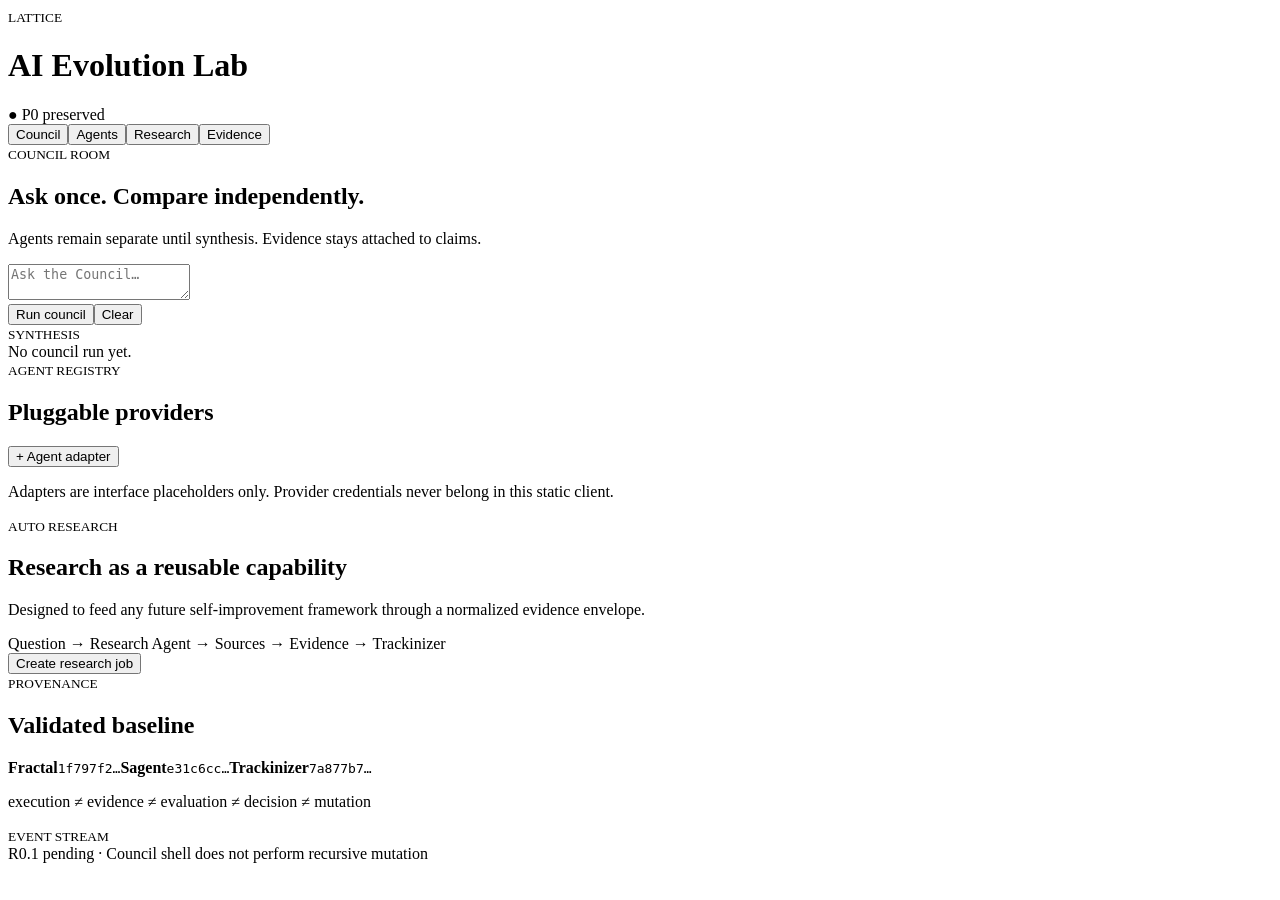
==== index.html @ 1f00a55f "Add mobile-first Council control room shell" ====
<!doctype html>
<html lang="en"><head><meta charset="utf-8"><meta name="viewport" content="width=device-width,initial-scale=1,viewport-fit=cover"><title>Lattice AI Evolution</title><link rel="stylesheet" href="app.css"></head>
<body><header><div><small>LATTICE</small><h1>AI Evolution Lab</h1></div><span class="status">● P0 preserved</span></header>
<nav><button class="active" data-view="council">Council</button><button data-view="agents">Agents</button><button data-view="research">Research</button><button data-view="evidence">Evidence</button></nav>
<main>
<section id="council" class="view active"><div class="card hero"><div><small>COUNCIL ROOM</small><h2>Ask once. Compare independently.</h2><p>Agents remain separate until synthesis. Evidence stays attached to claims.</p></div><textarea id="task" placeholder="Ask the Council…"></textarea><div class="row"><button class="primary" id="run">Run council</button><button id="clear">Clear</button></div></div><div class="agent-grid" id="councilAgents"></div><div class="card"><small>SYNTHESIS</small><div id="synthesis" class="muted">No council run yet.</div></div></section>
<section id="agents" class="view"><div class="card"><small>AGENT REGISTRY</small><h2>Pluggable providers</h2><div id="registry"></div><button class="primary" id="addAgent">+ Agent adapter</button><p class="note">Adapters are interface placeholders only. Provider credentials never belong in this static client.</p></div></section>
<section id="research" class="view"><div class="card"><small>AUTO RESEARCH</small><h2>Research as a reusable capability</h2><p>Designed to feed any future self-improvement framework through a normalized evidence envelope.</p><div class="pipeline">Question → Research Agent → Sources → Evidence → Trackinizer</div><button id="researchRun">Create research job</button><div id="researchLog" class="muted"></div></div></section>
<section id="evidence" class="view"><div class="card"><small>PROVENANCE</small><h2>Validated baseline</h2><div class="kv"><b>Fractal</b><code>1f797f2…</code><b>Sagent</b><code>e31c6cc…</code><b>Trackinizer</b><code>7a877b7…</code></div><p class="note">execution ≠ evidence ≠ evaluation ≠ decision ≠ mutation</p></div><div class="card"><small>EVENT STREAM</small><div id="events"></div></div></section>
</main><footer>R0.1 pending · Council shell does not perform recursive mutation</footer><script src="app.js"></script></body></html>
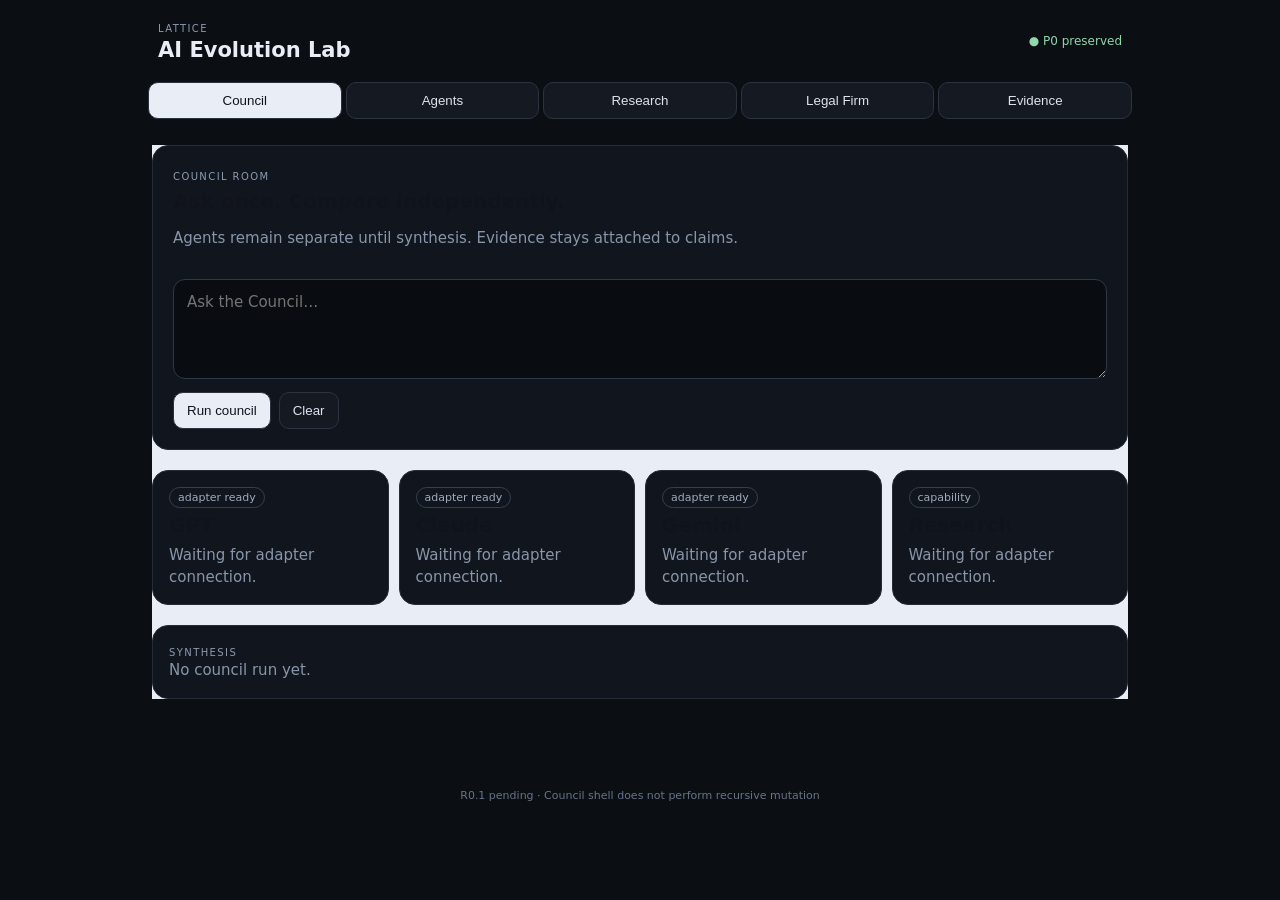
==== commit 92b3216c: "Host Legal Firm workspace in Council shell" ====
--- a/index.html
+++ b/index.html
@@ -1,10 +1,10 @@
 <!doctype html>
 <html lang="en"><head><meta charset="utf-8"><meta name="viewport" content="width=device-width,initial-scale=1,viewport-fit=cover"><title>Lattice AI Evolution</title><link rel="stylesheet" href="app.css"></head>
 <body><header><div><small>LATTICE</small><h1>AI Evolution Lab</h1></div><span class="status">● P0 preserved</span></header>
-<nav><button class="active" data-view="council">Council</button><button data-view="agents">Agents</button><button data-view="research">Research</button><button data-view="evidence">Evidence</button></nav>
+<nav><button class="active" data-view="council">Council</button><button data-view="agents">Agents</button><button data-view="research">Research</button><button data-view="legal">Legal Firm</button><button data-view="evidence">Evidence</button></nav>
 <main>
 <section id="council" class="view active"><div class="card hero"><div><small>COUNCIL ROOM</small><h2>Ask once. Compare independently.</h2><p>Agents remain separate until synthesis. Evidence stays attached to claims.</p></div><textarea id="task" placeholder="Ask the Council…"></textarea><div class="row"><button class="primary" id="run">Run council</button><button id="clear">Clear</button></div></div><div class="agent-grid" id="councilAgents"></div><div class="card"><small>SYNTHESIS</small><div id="synthesis" class="muted">No council run yet.</div></div></section>
 <section id="agents" class="view"><div class="card"><small>AGENT REGISTRY</small><h2>Pluggable providers</h2><div id="registry"></div><button class="primary" id="addAgent">+ Agent adapter</button><p class="note">Adapters are interface placeholders only. Provider credentials never belong in this static client.</p></div></section>
 <section id="research" class="view"><div class="card"><small>AUTO RESEARCH</small><h2>Research as a reusable capability</h2><p>Designed to feed any future self-improvement framework through a normalized evidence envelope.</p><div class="pipeline">Question → Research Agent → Sources → Evidence → Trackinizer</div><button id="researchRun">Create research job</button><div id="researchLog" class="muted"></div></div></section>
-<section id="evidence" class="view"><div class="card"><small>PROVENANCE</small><h2>Validated baseline</h2><div class="kv"><b>Fractal</b><code>1f797f2…</code><b>Sagent</b><code>e31c6cc…</code><b>Trackinizer</b><code>7a877b7…</code></div><p class="note">execution ≠ evidence ≠ evaluation ≠ decision ≠ mutation</p></div><div class="card"><small>EVENT STREAM</small><div id="events"></div></div></section>
+<section id="legal" class="view"><div class="card hero"><small>LEGAL COUNCIL</small><h2>AI-Native Legal Firm</h2><p>Specialist Council workspace hosted here while the canonical legal protocols remain in <code>mardukasoka/lq-ai</code>.</p><div class="pipeline">Matter → Front of House → Jurisdiction / Conflicts / Confidentiality → Specialist Practice → Research → Adversarial Review → Evidence Verification → Authority Gate</div><div class="agent-grid"><div class="card agent"><small>INTAKE</small><h2>General Counsel</h2><div class="muted">Front-of-house triage, routing and escalation.</div></div><div class="card agent"><small>PRACTICE</small><h2>Specialists</h2><div class="muted">Commercial · IP/Data · AI Regulation · Employment · Disputes</div></div><div class="card agent"><small>CONTROL</small><h2>Legal Operations</h2><div class="muted">Citation verification, provenance, authority and human escalation.</div></div></div><div class="row"><button class="primary" id="legalOpen">Open Legal Firm</button><button id="legalMatter">New matter</button></div><p class="note">Legal research and operations system — not a substitute for qualified human legal counsel.</p></div></section><section id="evidence" class="view"><div class="card"><small>PROVENANCE</small><h2>Validated baseline</h2><div class="kv"><b>Fractal</b><code>1f797f2…</code><b>Sagent</b><code>e31c6cc…</code><b>Trackinizer</b><code>7a877b7…</code></div><p class="note">execution ≠ evidence ≠ evaluation ≠ decision ≠ mutation</p></div><div class="card"><small>EVENT STREAM</small><div id="events"></div></div></section>
 </main><footer>R0.1 pending · Council shell does not perform recursive mutation</footer><script src="app.js"></script></body></html>
--- a/app.css
+++ b/app.css
@@ -0,0 +1 @@
+*{box-sizing:border-box}body{margin:0;background:#0b0e13;color:#e9edf5;font:15px system-ui,-apple-system,sans-serif}header{display:flex;justify-content:space-between;align-items:center;padding:18px 18px 10px;max-width:1000px;margin:auto}h1{font-size:21px;margin:2px 0}h2{margin:5px 0 8px;font-size:20px}small{letter-spacing:.14em;color:#8d9bb0;font-size:10px}.status{font-size:12px;color:#91d6ad}nav{position:sticky;top:0;z-index:2;display:flex;gap:4px;padding:8px;max-width:1000px;margin:auto;background:#0b0e13}button{border:1px solid #2b3340;background:#151a22;color:#dce3ee;border-radius:10px;padding:10px 13px}nav button{flex:1}.active,.primary{background:#e9edf5;color:#10141a}main{max-width:1000px;margin:auto;padding:8px 12px 60px}.view{display:none}.view.active{display:block}.card{background:#11161e;border:1px solid #242c38;border-radius:16px;padding:16px;margin:10px 0}.hero{padding:20px}.hero p,.note,.muted{color:#8996a9;line-height:1.45}textarea{width:100%;min-height:100px;margin:14px 0 9px;background:#090c11;border:1px solid #303948;border-radius:12px;color:#fff;padding:13px;font:inherit;resize:vertical}.row{display:flex;gap:8px}.agent-grid{display:grid;grid-template-columns:repeat(auto-fit,minmax(210px,1fr));gap:10px}.agent{min-height:130px}.badge{display:inline-block;border:1px solid #344052;border-radius:20px;padding:3px 8px;font-size:11px;color:#9facbd}.pipeline{padding:18px 10px;margin:14px 0;background:#090c11;border-radius:10px;overflow:auto;white-space:nowrap;color:#c7d2e2}.kv{display:grid;grid-template-columns:auto 1fr;gap:10px;margin-top:15px}code{color:#9fc4ff;overflow:hidden;text-overflow:ellipsis}.registry-row{display:flex;align-items:center;justify-content:space-between;padding:13px 0;border-bottom:1px solid #242c38}.dot{color:#697789}.event{border-left:2px solid #344052;padding:6px 10px;margin:8px 0;color:#b7c1cf}footer{text-align:center;color:#687487;padding:20px;font-size:11px}@media(max-width:500px){header{padding-top:max(15px,env(safe-area-inset-top))}.status{font-size:10px}.hero{padding:15px}nav{overflow:auto}nav button{padding:9px 6px;font-size:12px}}
